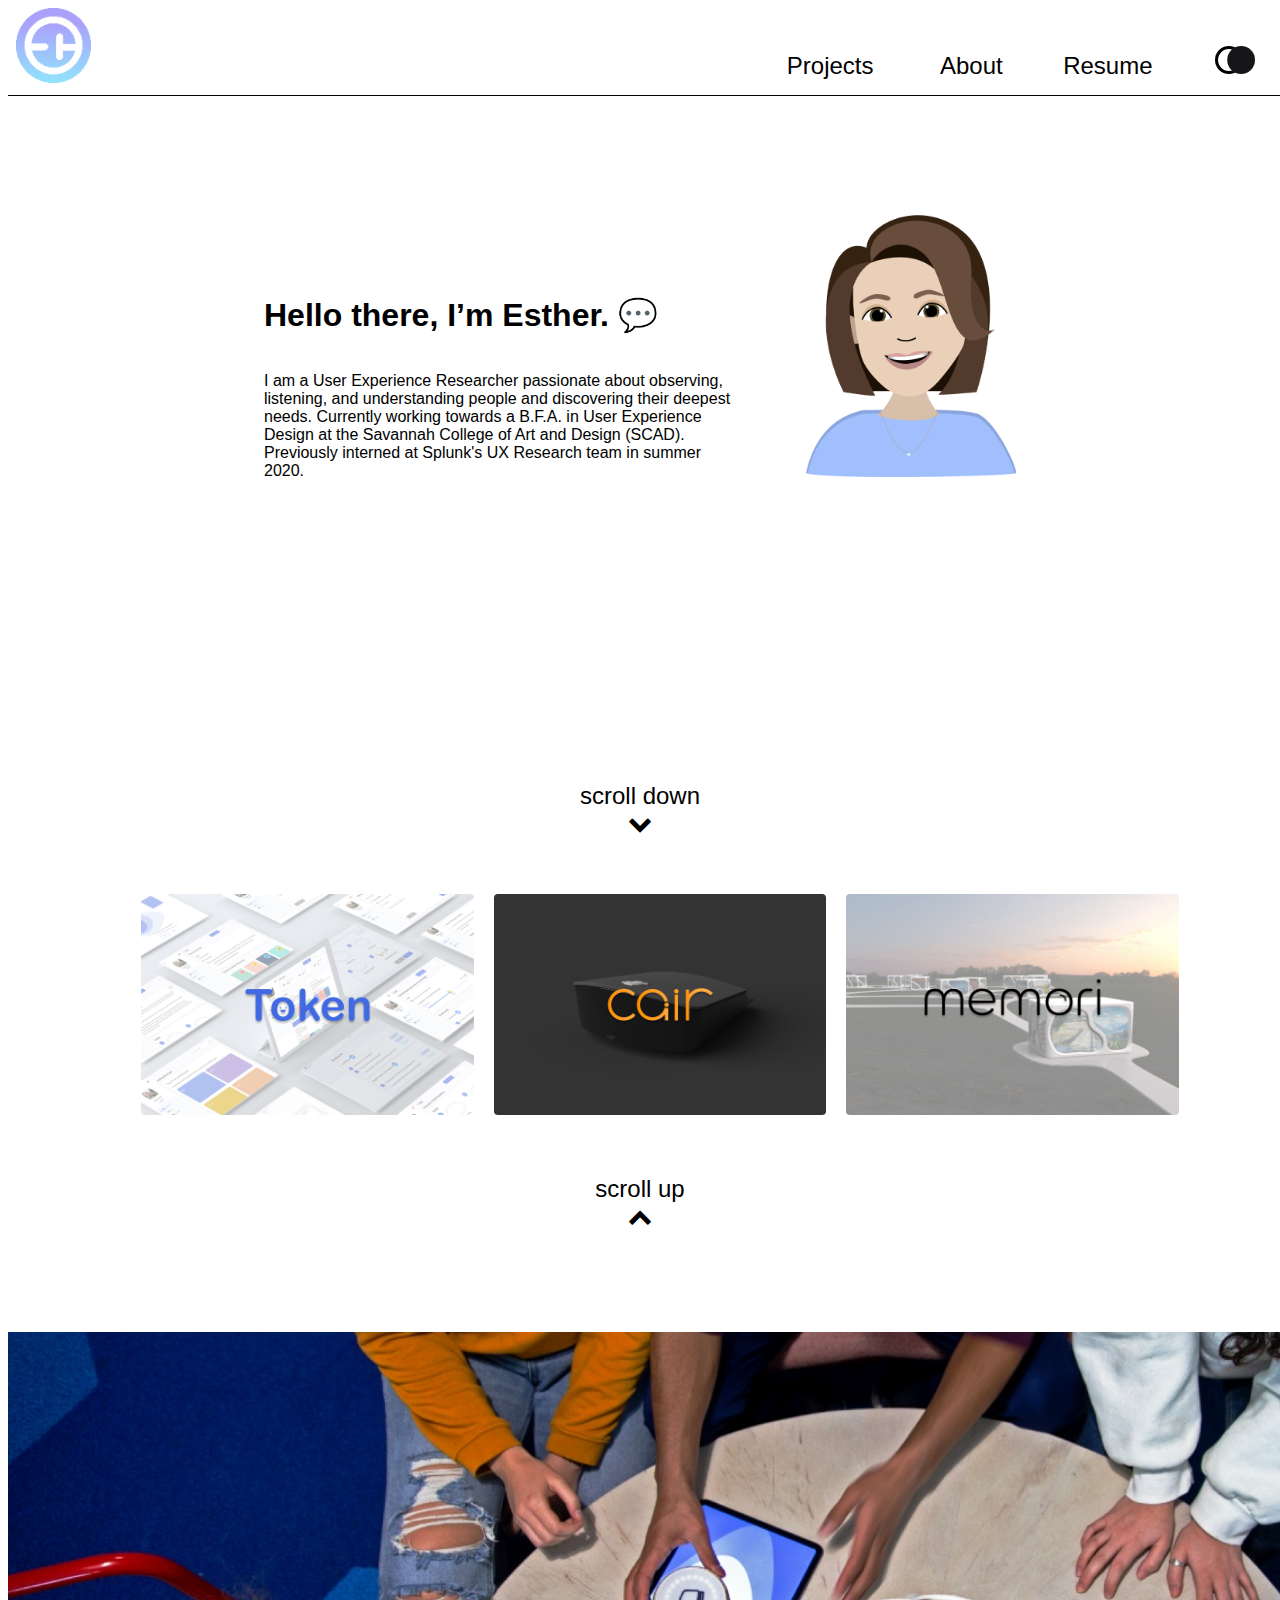
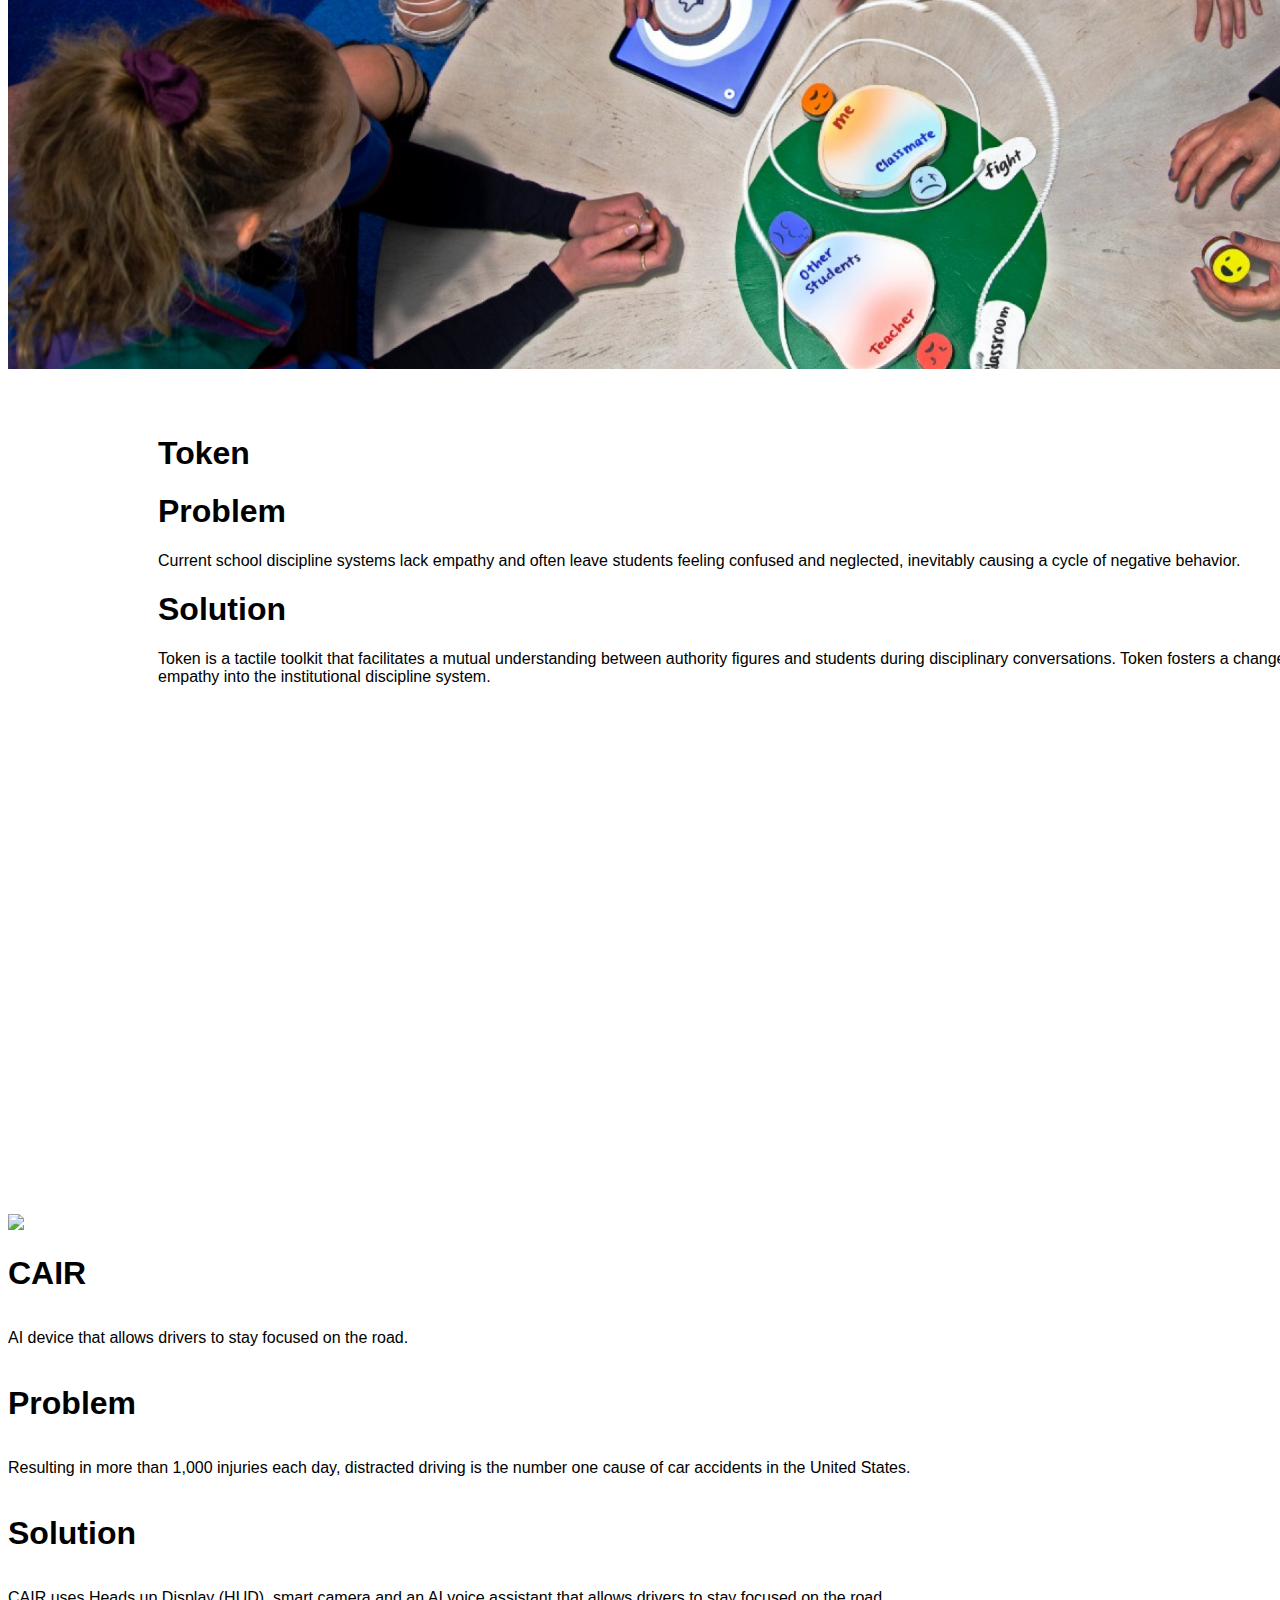
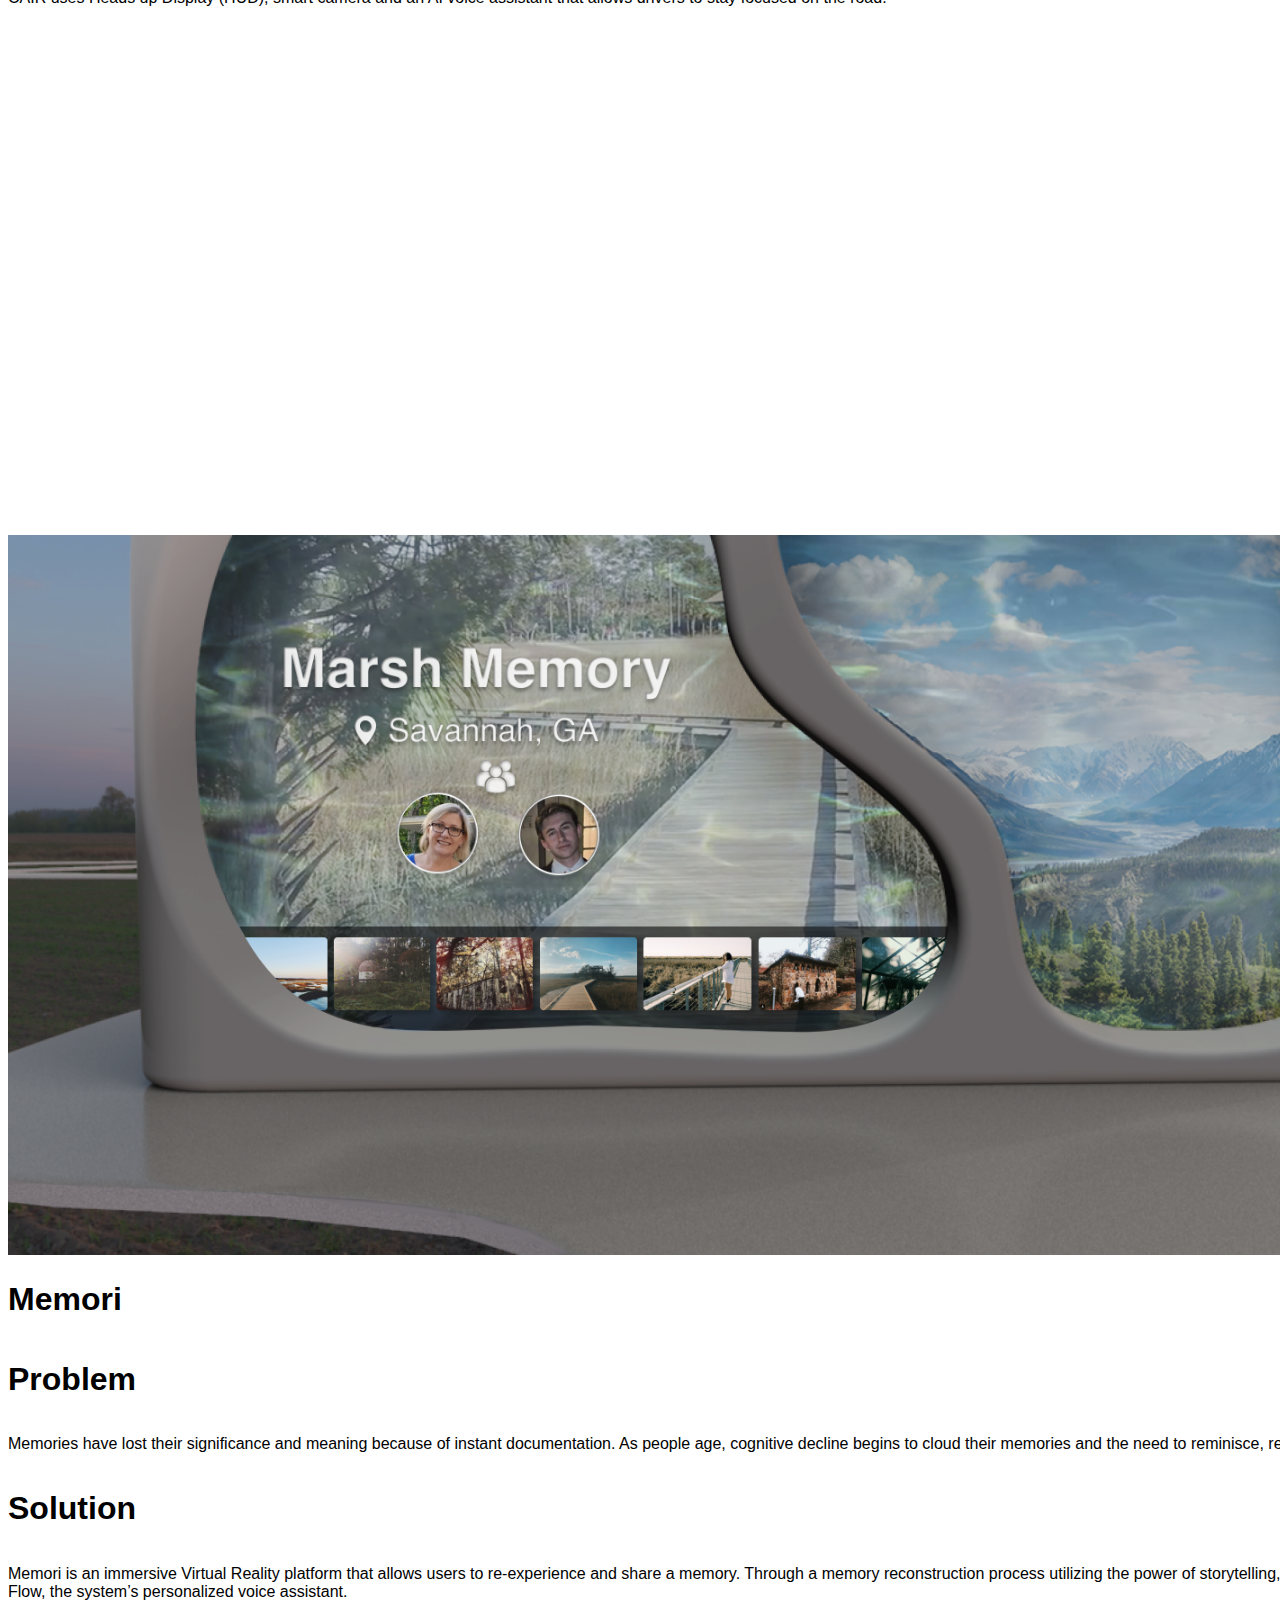
==== index.html @ d80f767a "adding website" ====
<!doctype html>
<!-- Basic page set up. source: https://www.sitepoint.com/a-basic-html5-template/ -->

<html lang="en">
<head>
	<meta charset="utf-8">

	<title>estherholliday</title>
	<meta name="description" content="esther holliday portfolio">
	<meta name="author" content="esther holliday">

	<link rel="stylesheet" href="css/styles.css">
	<link rel="stylesheet" href="https://maxcdn.bootstrapcdn.com/font-awesome/4.4.0/css/font-awesome.min.css">

</head>

<body>
	<script src="javascript/script.js"></script>
	<div id="nav-bar">
		<div class="header">
			<div class="logo-home">
				<!-- A tags. source https://www.w3schools.com/tags/tag_a.asp -->
				<a href="index.html">
				<img src="assets/logo.png">
				</a>
			</div>
			<ul>
				<li><button onclick="toggleComponents('home')">Projects</button></li>
				<li><button onclick="toggleComponents('about')">About</button></li>
				<li><a href="https://drive.google.com/file/d/1ywEw8umWshuRPImv5VRsuVC8onmp8QA8/view?usp=sharing">Resume</a></li>

				<li>
					<!-- Dark/Light mode toggle button 
					CHANGE IMAGE. source: https://www.w3schools.com/js/tryit.asp?filename=tryjs_intro_lightbulb -->
					<div class="DarkModeSelector">
						<a onclick="colorToggle()" class="toggle">
							<img id="toggle-image" src="[data-uri]"></a>
						</div>
					</li>
				</ul>
			</div>
	</div>

	<div class="nav-adjust" id="home-component">
		<div class="intro-home">  	
			<div class="intro">
				<h1>Hello there, I’m Esther. 💬</h1>
				<p>I am a User Experience Researcher passionate about observing, listening, and understanding people and discovering their deepest needs. 
					Currently working towards a B.F.A. in User Experience Design at the Savannah College of Art and Design (SCAD). 
					Previously interned at Splunk's UX Research team in summer 2020.
				</p>
			</div>
			<div class="emoticon-intro"> 
				<img src="assets/emoticon.png">
			</div>
		</div>
		
		<div class="home-button">
			<button class="scroll-button" onclick="arrowDown()">
				scroll down
				<div>
				<i class="fa fa-chevron-down"></i>
				</div>
			</button>

		</div>


		<div class="projects">
			<!-- Portfolio Gallery Grid -->

			<div class="gallery">
				<div class="thumbnail"> 
					<a href="#token">
						<img src="assets/token.png" alt="token">
					</a>

				</div>
				<div class="thumbnail">
					<a href="#cair"> 
						<img src="assets/cair.png" alt="cair"> 
					</a>
				</div>
				<div class="thumbnail">
					<a href="#memori"> 
						<img src="assets/memori.png" alt="memori">
					</a>
				</div>

			</div>


		</div>

		<div class="home-button">
			<button class="scroll-button" onclick="arrowUp()">
				scroll up
				<div>
				<i class="fa fa-chevron-up"></i>
				</div>
			</button>

		</div>
		<!--SCROLL TO SPECIFIC PROJECT source: https://stackoverflow.com/questions/24739126/scroll-to-a-specific-element-using-html -->
		<div class="project-description" id="token">
			<div>
				<img src="assets/token-banner.png">
			</div>
			<div class="project-text">
			<h1>
				Token
			</h1>
			<h1>
				Problem
			</h1>
			<p>
				Current school discipline systems lack empathy and often leave students feeling confused and neglected, inevitably causing a cycle of negative behavior.  
			</p>
			<h1>
				Solution
			</h1>
			<p>
				Token is a tactile toolkit that facilitates a mutual
				understanding between authority figures and
				students during disciplinary conversations. Token
				fosters a change in students’ behavior and
				implements empathy into the institutional discipline
				system.
			</p>
			</div>
		</div>

		<div class="project-description" id="cair">
			<div>
				<img src="assets/cair-banner.png">
			</div>
			<h1>
				CAIR
			</h1>
			<p>
				AI device that allows drivers to stay focused on the road.
			</p>
			<h1>
				Problem
			</h1>
			<p>
				Resulting in more than 1,000 injuries each day, distracted driving is the number one cause of car accidents in the United States.
			</p>
			<h1>
				Solution
			</h1>
			<p>
				CAIR uses Heads up Display (HUD), smart camera and an AI voice assistant that allows drivers to stay focused on the road.
			</p>
			
		</div>

		<div class="project-description" id="memori">
			<div>
				<img src="assets/memori-banner.png">
			</div>
			<h1>
				Memori
			</h1>
			<h1>
				Problem
			</h1>
			<p>
				Memories have lost their significance and meaning because of instant documentation.  As people age, cognitive decline begins to cloud their memories and the need to reminisce, relive, and share their memories with friends and family increase. 
			</p>
			<h1>
				Solution
			</h1>
			<p>
				Memori is an immersive Virtual Reality platform that allows users to re-experience and share a memory.  Through a memory reconstruction process utilizing the power of storytelling, memories are recalled through conversation and sensory cues led by Flow, the system’s personalized voice assistant. 
			</p>
		</div>

	

	<div class="nav-adjust" id="about-component"> 
		<div class="about-pic"> 
			<img src="assets/aboutPic.png">
		</div>
		<div class="about-content">
			<h1>Researcher, designer, and growing with experience.</h1>
			<p>Hello! I’m a researcher, designer, and professional cellist. I was raised in Fairbanks Alaska and Hinesville, Georgia and after graduating with a bachelor’s in music performance in 2016, I embarked on my journey as a UX Researcher. I’m in my fnal year at SCAD (Savannah College of Art and Design), obtaining a B.F.A. in User Experience Design. 

				Being half Korean, raised in a military family, and part of a lower-income community has shaped the way I view the world. Throughout my life, I’ve always observed, analyzed and empathized with people’s emotions. And as a classical cellist, I have been given the gift to share human emotion through music. During my last year in music school, I realized I wanted to do more than share from the stage. As a researcher, my goal is to understand the needs of others to create solutions that improve human interaction. 

				Thank you for coming here and listening to my story!

			</p>
		</div>

	</div>

	<div> 


		<div class="learn-more">


		</div>


		<div class="home-button">


		</div>

	</body>
	</html>
---- css/styles.css ----
html {
	scroll-behavior: smooth; /*scrolling is smooth instead of jolting*/
}

body {
	background-color: white;

}


/*MENU BUTTONS*/

/*source: https://www.w3schools.com/css/css3_buttons.asp*/
button { 
  background: none; 
  display: inline-block;
  font-family: Avenir, sans-serif;
  font-size: 24px;
  border: none;
  color: black;
}

/*style clicked buttons. source: https://stackoverflow.com/questions/44263892/how-to-style-a-clicked-button-in-css/44264124*/
button:hover {
  color: purple;
}

button:focus { /*after clicked it makes it bold*/
  border: none;
  outline: none;
  font-weight: 700;
}

ul {
  list-style-type: none;
  margin: 0;
  padding: 0;
}

/*Horizontal Navigation Bar source: https://www.w3schools.com/css/css_navbar_horizontal.asp*/
li { 
  padding: 14px 25px;
  display: inline-block;
  font-family: Avenir, sans-serif;
  background: none;
  border: none;
  font-size: 24px;
}

/*CSS links source: https://www.w3schools.com/css/css_link.asp*/
a {
  color: black;
  text-decoration: none;
}

a:hover { /* color change for mouse over link */
  color: purple;
}


/*HEADER (NAVIGATION) BAR*/
.nav-adjust {
	margin-top: 175px; 
}

#nav-bar {
	position: fixed;
	z-index: 999;
	background-color: white;
	top: 0;
	width: 100%;
	border-bottom: 1px solid black;

}
/*even distribution of elements using flex a css trick source: https://css-tricks.com/snippets/css/a-guide-to-flexbox/*/
.header {	
 	font-family: Avenir, sans-serif;
 	display: flex;
 	flex-direction: row;
 	justify-content: space-between;
 	align-items: flex-end;

 }

.menu-projects {
 	background-color: none; 
  	border: none;
  	color: white;
 }

/*responsive images source:https://www.w3schools.com/css/css_rwd_images.asp*/
.logo-home { /*logo*/
 	width: 75px;
 	height: auto;
 	padding: 8px 8px;
 }

/*LIGHT TO DARK MODE BUTTON*/

.DarkModeSelector a { /*dark to light mode button */
    display: flex;
    width: 40px;
    cursor: pointer;
    padding: 4px 8px;
    
 }

img { /*toggle button*/
  width: 100%;
  height: auto;
}

/*SCROLL DOWN AND UP BUTTON*/

.home-button { 
 	display: flex;
 	justify-content: center;
 	width: 100%;

 }

.scroll-button:focus { /*overrides the previous focus and retains it at 400*/
 	font-weight: 400;
 	
 }

/*INTRO PAGE */

.intro-home {
	display: flex;
	flex-direction: row;
}

.intro {
 	display: flex;
 	flex-direction: column;
 	font-family: Avenir, sans-serif;
 	padding-left: 20vw;
 	padding-right: 5vw;
 	padding-top: 100px;
 	padding-bottom: 20px

 }

.emoticon-intro {
 	width: 1000px;
	height: auto;
 	padding-right: 20vw;
 	padding-bottom: 300px;
 	padding-top: 40px;
	
 }

/*ABOUT PAGE*/

#about-component {
	display: none;
	flex-direction: row;
}

.about-content {
	/*border: 1px solid black;
	height: 350px;*/
	/*used the above to initally block out where elements are placed*/
	font-family: Avenir, sans-serif;
 	display: flex;
 	flex-direction: column;
 	display: justify;
 	justify-content: center;

 	padding-left: 5vw;
 	padding-right: 20vw;
 	padding-top: 10px;
 	padding-bottom: 175px;
}

.about-pic {
	width: 2000px;
	height: auto;
	padding-left: 10vw;
 	padding-bottom: 10vw;
 	padding-top: 100px;

}

/*PROJECTS GRID*/

.projects {
	padding-right: 10vw;
	padding-left: 10vw;
	padding-top: 50px;
	padding-bottom: 50px;
}

.gallery {
	display: grid;
	grid-template-columns: 33% 33% 33%;
	column-gap: 20px;
	row-gap: 20px; 
	width: 100%;
}
/*Calls out a part of the class.*/
/*source: https://www.w3schools.com/css/css_combinators.asp*/
div.gallery {
  padding: 5px; 
  width: 100%;
}

.thumbnail:hover { /* Add a hover effect (blue shadow) */
  box-shadow: 0 0 2px 1px rgba(0, 140, 186, 0.5);
}

.thumbnail > a img{
  border-radius: 4px;  /* Rounded border */
}


/*INDIVIDUAL PROJECTS: TOKEN, CAIR, MEMORI*/

.project-description {
	width: 100%;
	height: 700px;
	
	font-family: Avenir, sans-serif;
 	display: flex;
 	flex-direction: column;
 	display: justify;
 	justify-content: center;
 	
}
.project-text {
	padding-top: 40px;
	padding-left: 150px;
	padding-right: 200px;

}

#token {
	padding-top: 100px;
	width: 1800px;
	height: auto;
 	padding-bottom: 40vw;

}

#cair {
	width: 1800px;
	height: auto;
 	padding-bottom: 40vw;
}

#memori {
	width: 1800px;
	height: auto;
 	padding-bottom: 40vw;
}
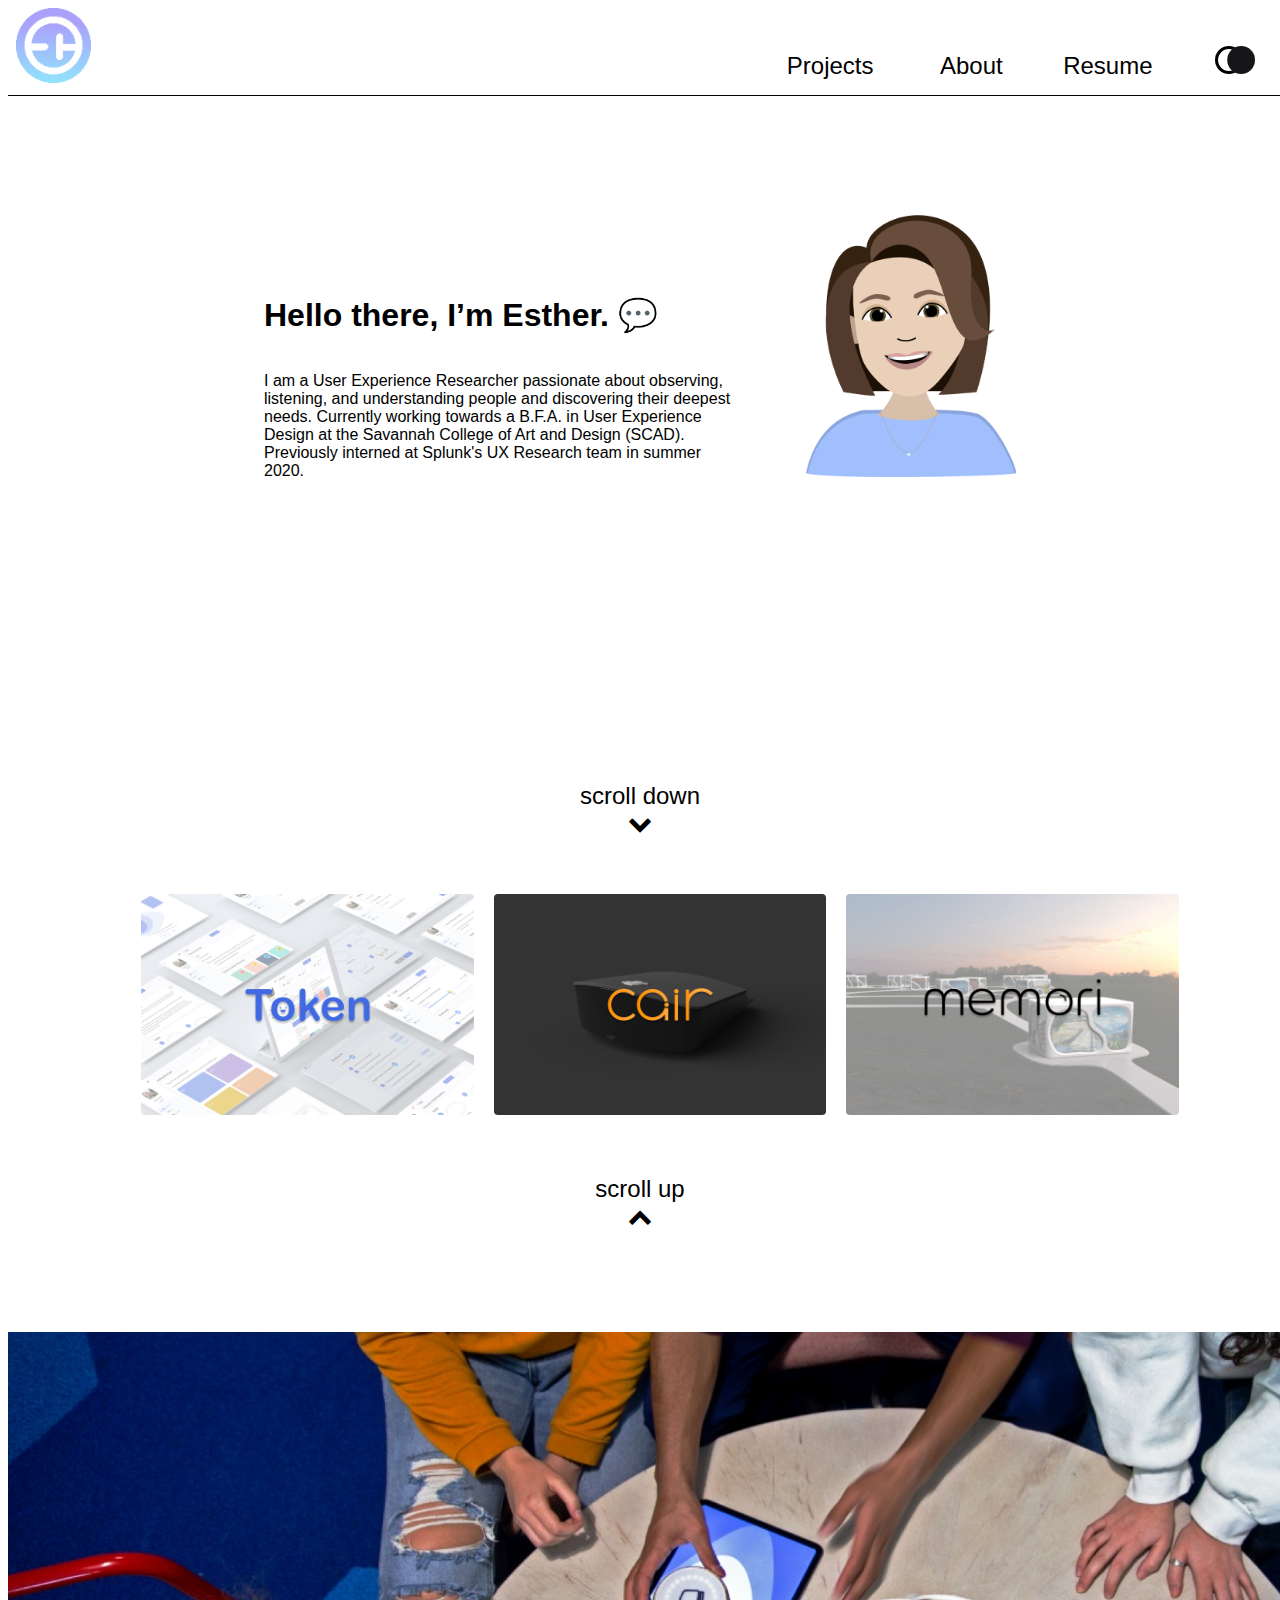
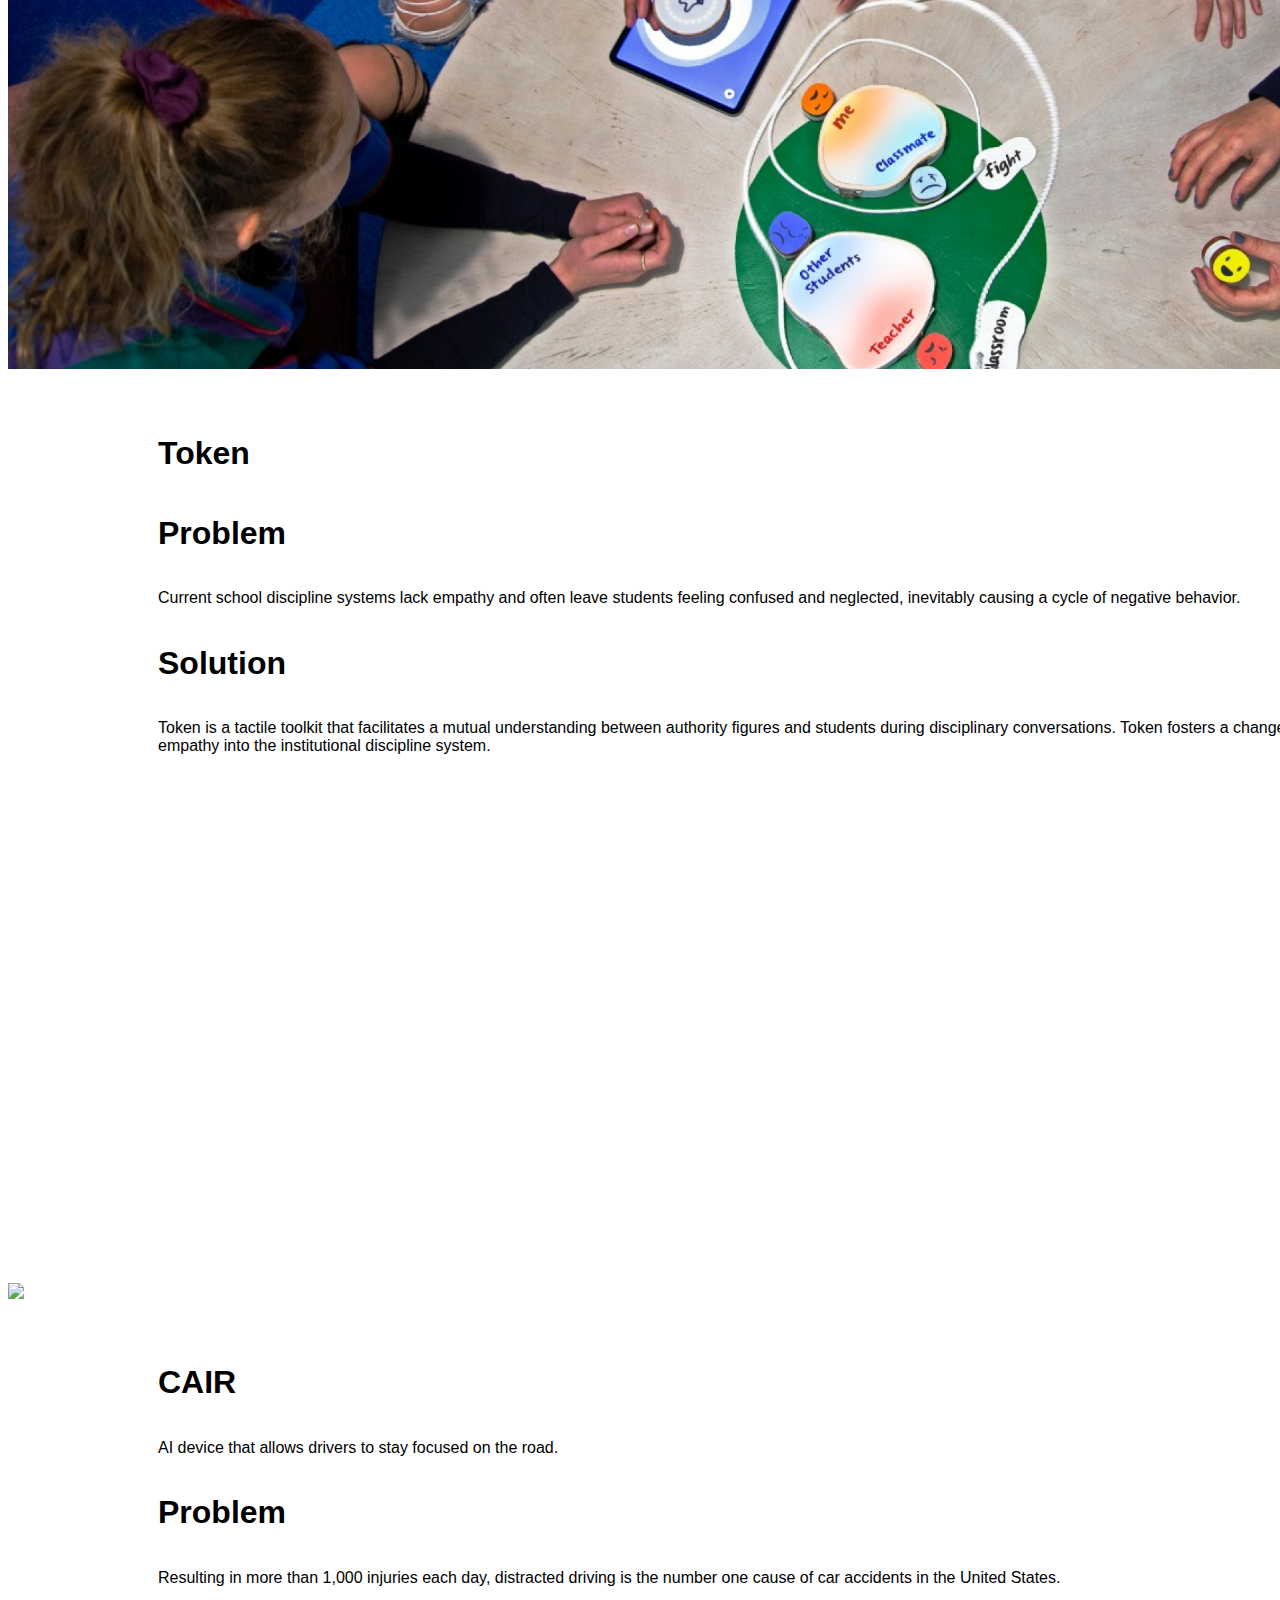
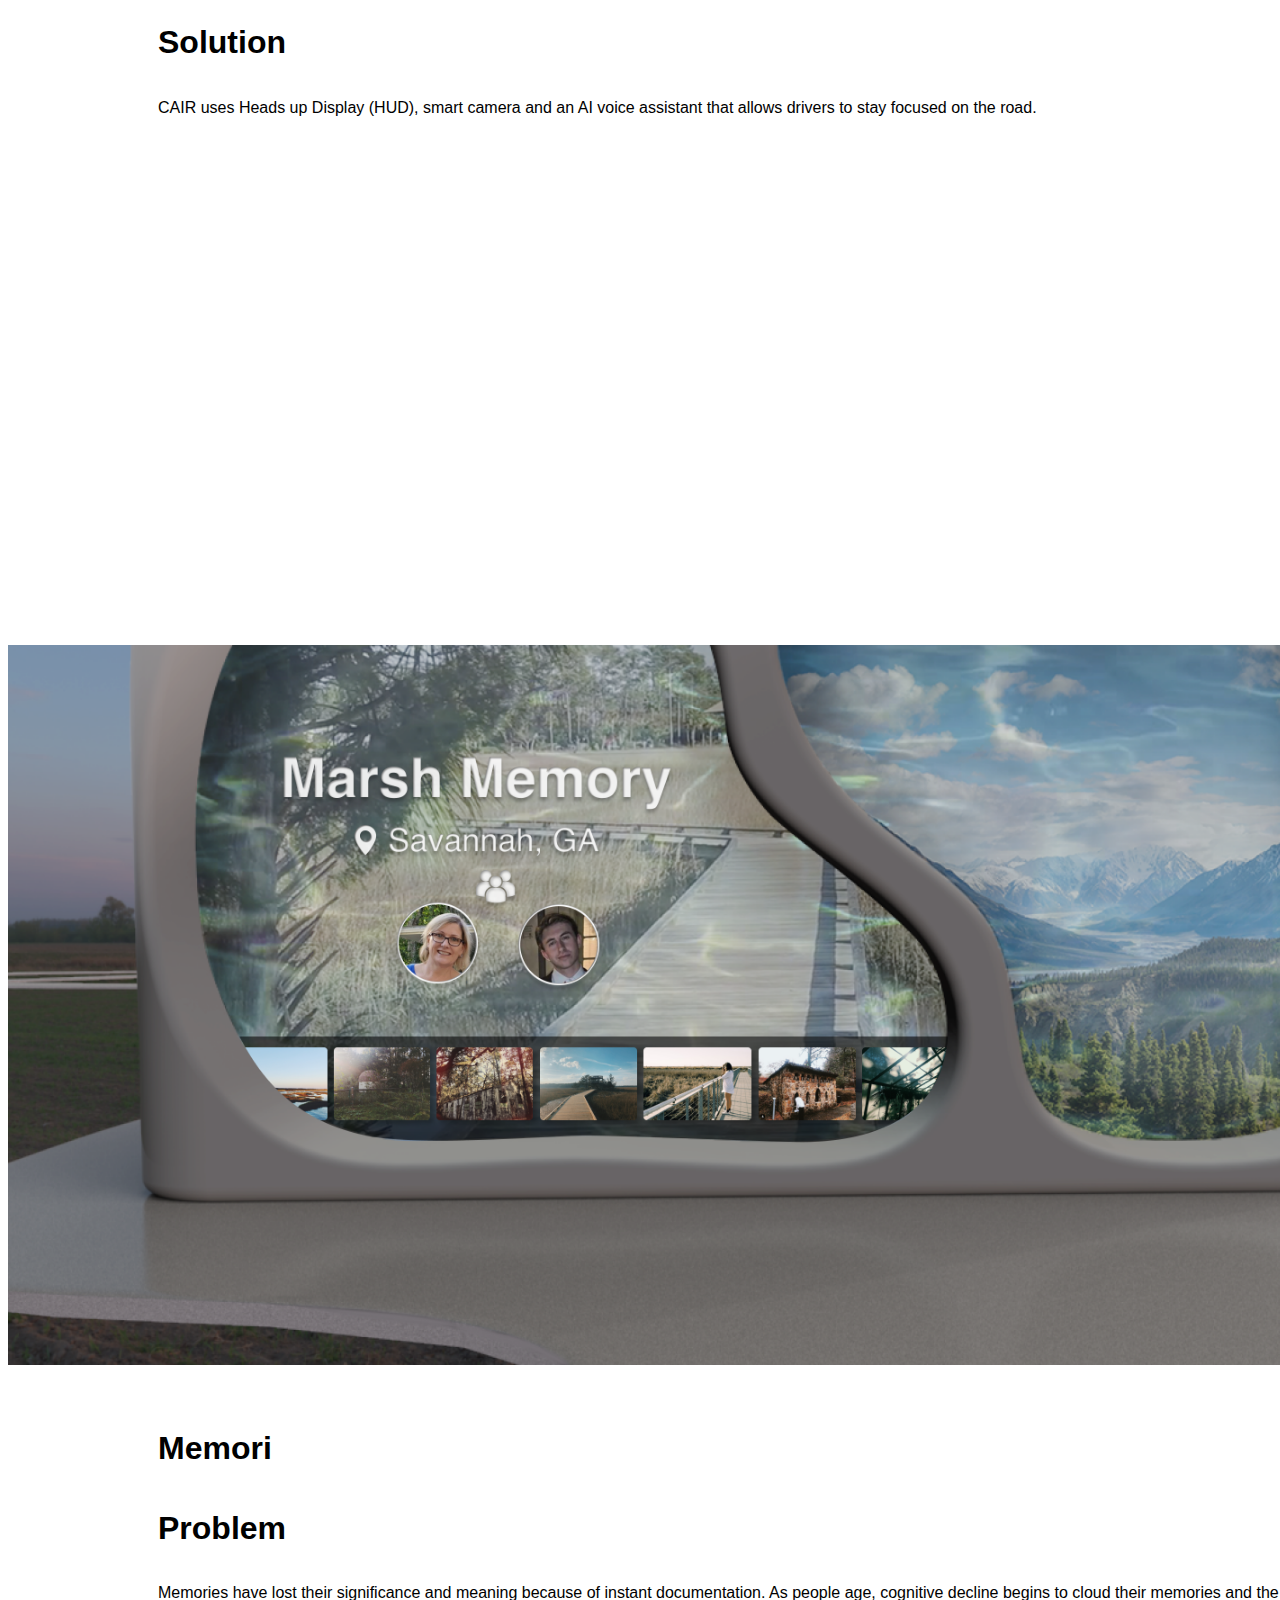
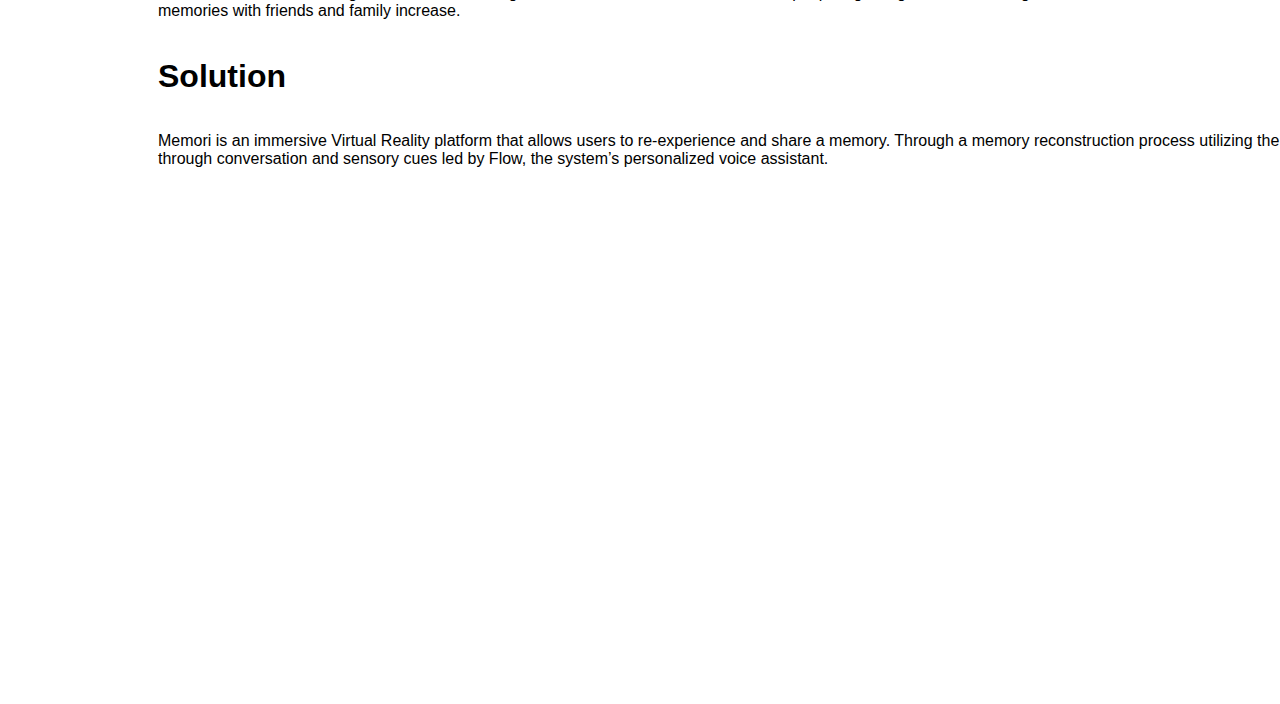
==== commit 6ef226a4: "paraphgra" ====
--- a/index.html
+++ b/index.html
@@ -134,6 +134,7 @@
 			<div>
 				<img src="assets/cair-banner.png">
 			</div>
+			<div class="project-text"> 
 			<h1>
 				CAIR
 			</h1>
@@ -152,13 +153,14 @@
 			<p>
 				CAIR uses Heads up Display (HUD), smart camera and an AI voice assistant that allows drivers to stay focused on the road.
 			</p>
-			
+			</div>
 		</div>
 
 		<div class="project-description" id="memori">
 			<div>
 				<img src="assets/memori-banner.png">
 			</div>
+			<div class="project-text">
 			<h1>
 				Memori
 			</h1>
@@ -174,9 +176,10 @@
 			<p>
 				Memori is an immersive Virtual Reality platform that allows users to re-experience and share a memory.  Through a memory reconstruction process utilizing the power of storytelling, memories are recalled through conversation and sensory cues led by Flow, the system’s personalized voice assistant. 
 			</p>
-		</div>
-
-	
+			</div>
+		</div>
+
+	</div>
 
 	<div class="nav-adjust" id="about-component"> 
 		<div class="about-pic"> 
@@ -195,19 +198,18 @@
 
 	</div>
 
-	<div> 
-
-
-		<div class="learn-more">
-
-
-		</div>
-
-
-		<div class="home-button">
-
-
-		</div>
-
-	</body>
-	</html>
+
+
+	<div class="learn-more">
+
+
+	</div>
+
+
+	<div class="home-button">
+
+
+	</div>
+
+</body>
+</html>
--- a/css/styles.css
+++ b/css/styles.css
@@ -232,6 +232,8 @@
 	padding-top: 40px;
 	padding-left: 150px;
 	padding-right: 200px;
+	display: flex;
+ 	flex-direction: column;
 
 }
 
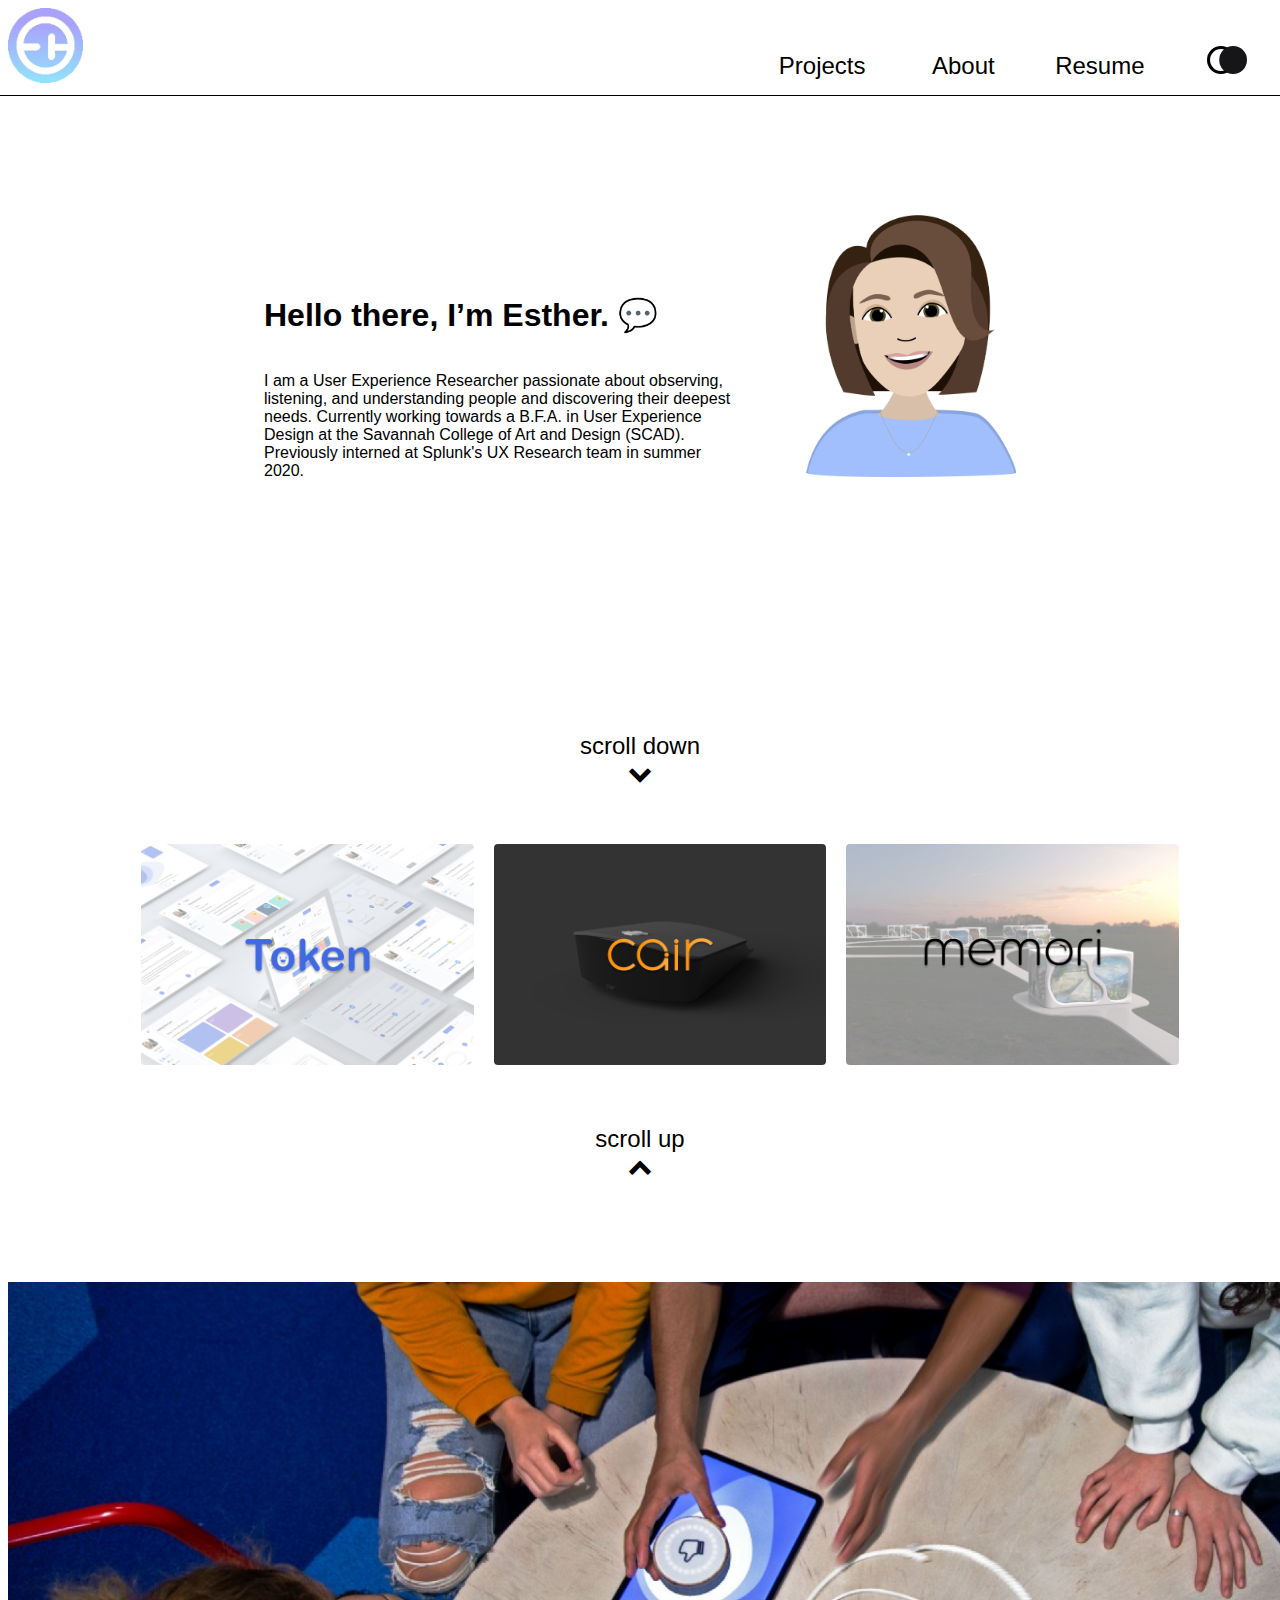
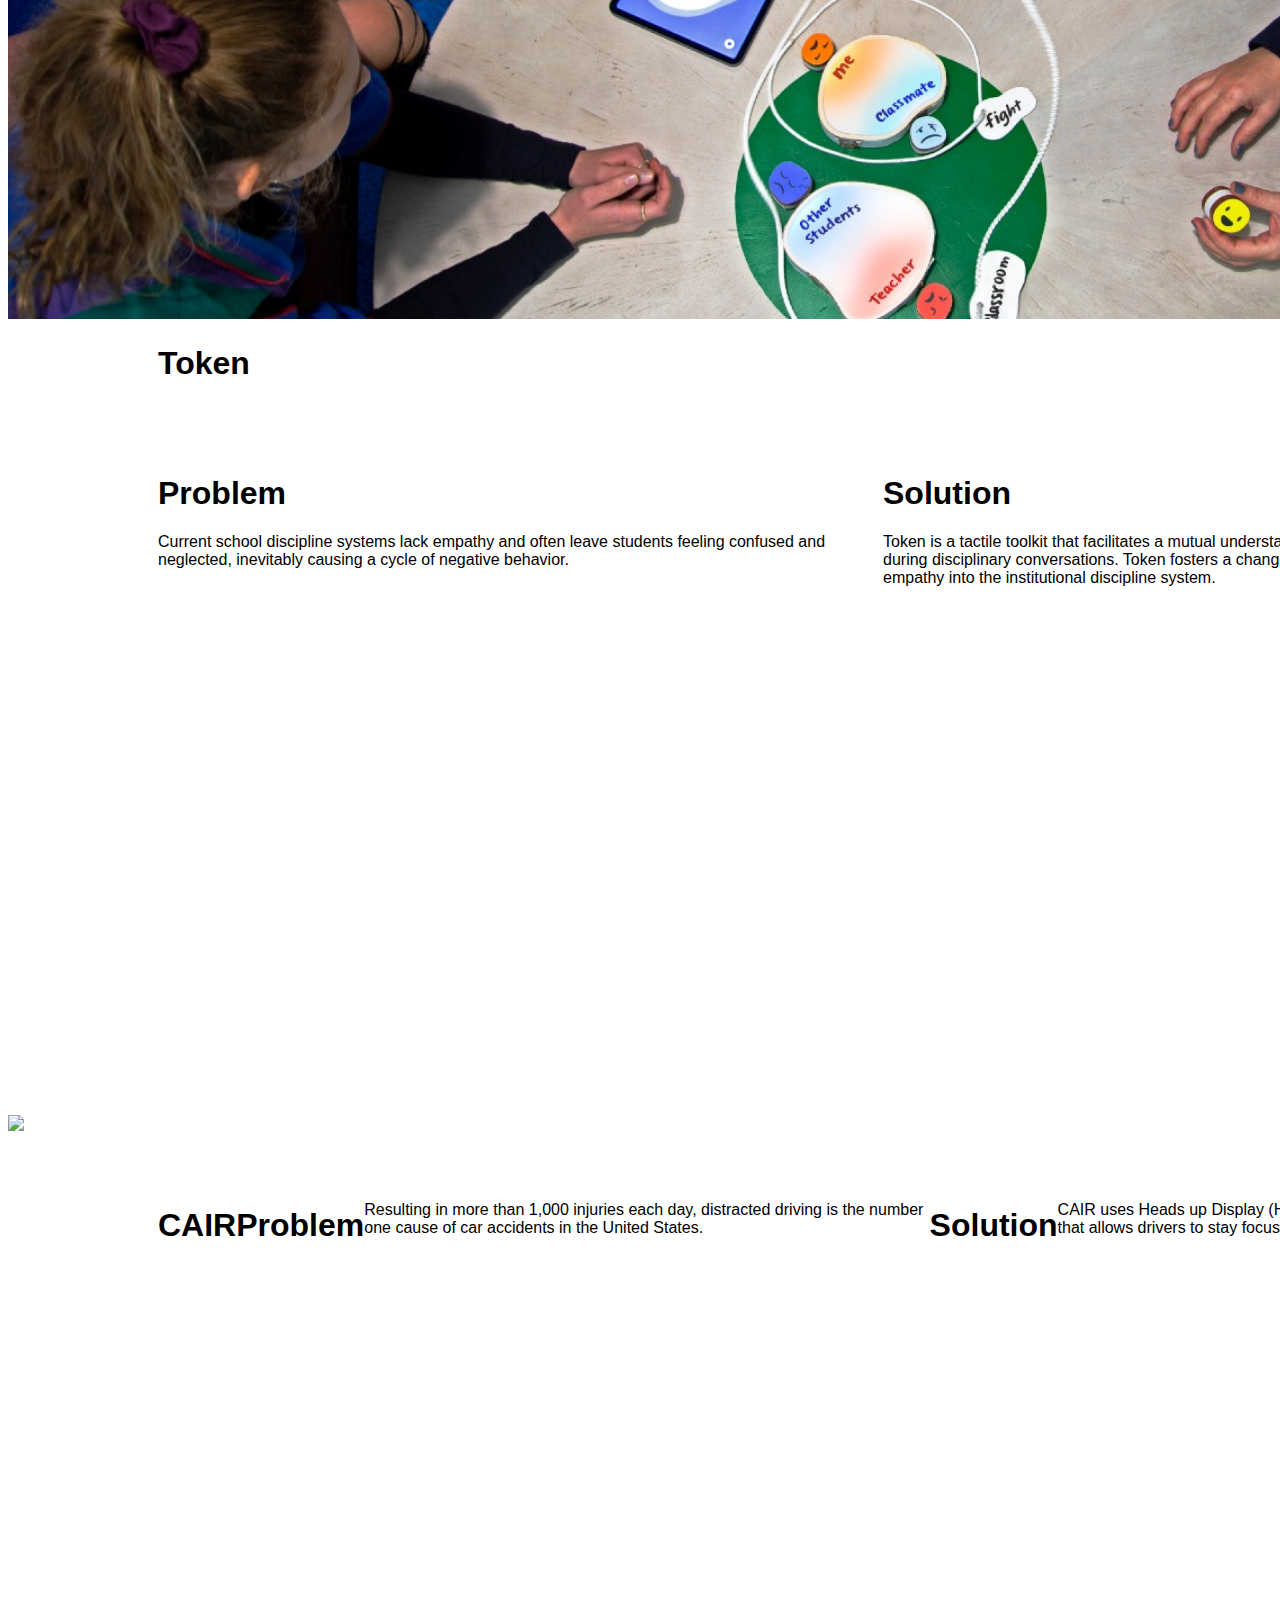
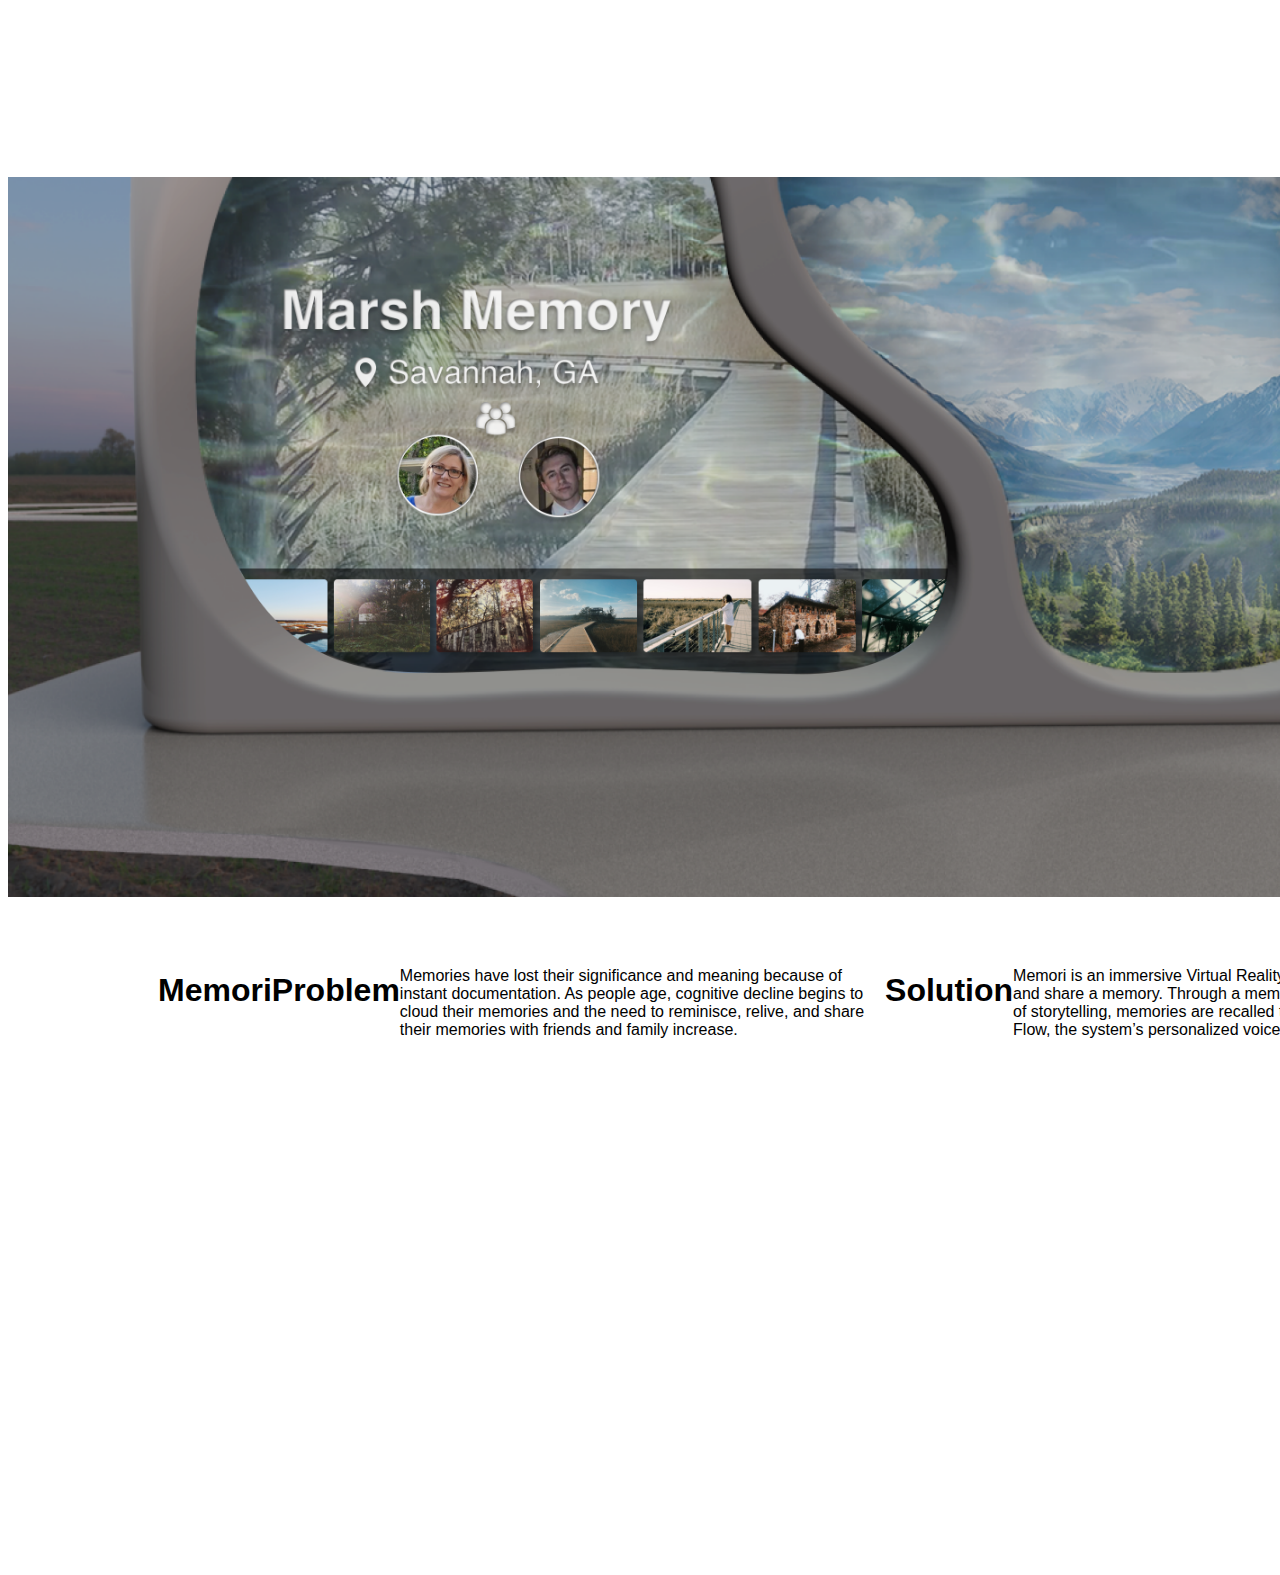
==== commit 31eae3bb: "update" ====
--- a/index.html
+++ b/index.html
@@ -21,7 +21,7 @@
 			<div class="logo-home">
 				<!-- A tags. source https://www.w3schools.com/tags/tag_a.asp -->
 				<a href="index.html">
-				<img src="assets/logo.png">
+					<img src="assets/logo.png">
 				</a>
 			</div>
 			<ul>
@@ -31,185 +31,189 @@
 
 				<li>
 					<!-- Dark/Light mode toggle button 
-					CHANGE IMAGE. source: https://www.w3schools.com/js/tryit.asp?filename=tryjs_intro_lightbulb -->
-					<div class="DarkModeSelector">
-						<a onclick="colorToggle()" class="toggle">
-							<img id="toggle-image" src="[data-uri]"></a>
-						</div>
-					</li>
-				</ul>
-			</div>
-	</div>
-
-	<div class="nav-adjust" id="home-component">
-		<div class="intro-home">  	
-			<div class="intro">
-				<h1>Hello there, I’m Esther. 💬</h1>
-				<p>I am a User Experience Researcher passionate about observing, listening, and understanding people and discovering their deepest needs. 
-					Currently working towards a B.F.A. in User Experience Design at the Savannah College of Art and Design (SCAD). 
-					Previously interned at Splunk's UX Research team in summer 2020.
-				</p>
-			</div>
-			<div class="emoticon-intro"> 
-				<img src="assets/emoticon.png">
-			</div>
-		</div>
-		
-		<div class="home-button">
-			<button class="scroll-button" onclick="arrowDown()">
-				scroll down
-				<div>
-				<i class="fa fa-chevron-down"></i>
-				</div>
-			</button>
-
-		</div>
-
-
-		<div class="projects">
-			<!-- Portfolio Gallery Grid -->
-
-			<div class="gallery">
-				<div class="thumbnail"> 
-					<a href="#token">
-						<img src="assets/token.png" alt="token">
-					</a>
-
-				</div>
-				<div class="thumbnail">
-					<a href="#cair"> 
-						<img src="assets/cair.png" alt="cair"> 
-					</a>
-				</div>
-				<div class="thumbnail">
-					<a href="#memori"> 
-						<img src="assets/memori.png" alt="memori">
-					</a>
-				</div>
-
-			</div>
-
-
-		</div>
-
-		<div class="home-button">
-			<button class="scroll-button" onclick="arrowUp()">
-				scroll up
-				<div>
-				<i class="fa fa-chevron-up"></i>
-				</div>
-			</button>
-
-		</div>
-		<!--SCROLL TO SPECIFIC PROJECT source: https://stackoverflow.com/questions/24739126/scroll-to-a-specific-element-using-html -->
-		<div class="project-description" id="token">
-			<div>
-				<img src="assets/token-banner.png">
-			</div>
-			<div class="project-text">
-			<h1>
-				Token
-			</h1>
-			<h1>
-				Problem
-			</h1>
-			<p>
-				Current school discipline systems lack empathy and often leave students feeling confused and neglected, inevitably causing a cycle of negative behavior.  
-			</p>
-			<h1>
-				Solution
-			</h1>
-			<p>
-				Token is a tactile toolkit that facilitates a mutual
-				understanding between authority figures and
-				students during disciplinary conversations. Token
-				fosters a change in students’ behavior and
-				implements empathy into the institutional discipline
-				system.
-			</p>
-			</div>
-		</div>
-
-		<div class="project-description" id="cair">
-			<div>
-				<img src="assets/cair-banner.png">
-			</div>
-			<div class="project-text"> 
-			<h1>
-				CAIR
-			</h1>
-			<p>
-				AI device that allows drivers to stay focused on the road.
-			</p>
-			<h1>
-				Problem
-			</h1>
-			<p>
-				Resulting in more than 1,000 injuries each day, distracted driving is the number one cause of car accidents in the United States.
-			</p>
-			<h1>
-				Solution
-			</h1>
-			<p>
-				CAIR uses Heads up Display (HUD), smart camera and an AI voice assistant that allows drivers to stay focused on the road.
-			</p>
-			</div>
-		</div>
-
-		<div class="project-description" id="memori">
-			<div>
-				<img src="assets/memori-banner.png">
-			</div>
-			<div class="project-text">
-			<h1>
-				Memori
-			</h1>
-			<h1>
-				Problem
-			</h1>
-			<p>
-				Memories have lost their significance and meaning because of instant documentation.  As people age, cognitive decline begins to cloud their memories and the need to reminisce, relive, and share their memories with friends and family increase. 
-			</p>
-			<h1>
-				Solution
-			</h1>
-			<p>
-				Memori is an immersive Virtual Reality platform that allows users to re-experience and share a memory.  Through a memory reconstruction process utilizing the power of storytelling, memories are recalled through conversation and sensory cues led by Flow, the system’s personalized voice assistant. 
-			</p>
-			</div>
-		</div>
-
-	</div>
-
-	<div class="nav-adjust" id="about-component"> 
-		<div class="about-pic"> 
-			<img src="assets/aboutPic.png">
-		</div>
-		<div class="about-content">
-			<h1>Researcher, designer, and growing with experience.</h1>
-			<p>Hello! I’m a researcher, designer, and professional cellist. I was raised in Fairbanks Alaska and Hinesville, Georgia and after graduating with a bachelor’s in music performance in 2016, I embarked on my journey as a UX Researcher. I’m in my fnal year at SCAD (Savannah College of Art and Design), obtaining a B.F.A. in User Experience Design. 
-
-				Being half Korean, raised in a military family, and part of a lower-income community has shaped the way I view the world. Throughout my life, I’ve always observed, analyzed and empathized with people’s emotions. And as a classical cellist, I have been given the gift to share human emotion through music. During my last year in music school, I realized I wanted to do more than share from the stage. As a researcher, my goal is to understand the needs of others to create solutions that improve human interaction. 
-
-				Thank you for coming here and listening to my story!
-
-			</p>
-		</div>
-
-	</div>
-
-
-
-	<div class="learn-more">
-
-
-	</div>
-
-
-	<div class="home-button">
-
-
-	</div>
-
-</body>
-</html>
+						CHANGE IMAGE. source: https://www.w3schools.com/js/tryit.asp?filename=tryjs_intro_lightbulb -->
+						<div class="DarkModeSelector">
+							<a onclick="colorToggle()" class="toggle">
+								<img id="toggle-image" src="[data-uri]"></a>
+							</div>
+						</li>
+					</ul>
+				</div>
+			</div>
+
+			<div class="nav-adjust" id="home-component">
+				<div class="intro-home">  	
+					<div class="intro">
+						<h1>Hello there, I’m Esther. 💬</h1>
+						<p>I am a User Experience Researcher passionate about observing, listening, and understanding people and discovering their deepest needs. 
+							Currently working towards a B.F.A. in User Experience Design at the Savannah College of Art and Design (SCAD). 
+							Previously interned at Splunk's UX Research team in summer 2020.
+						</p>
+					</div>
+					<div class="emoticon-intro"> 
+						<img src="assets/emoticon.png">
+					</div>
+				</div>
+
+				<div class="home-button">
+					<button class="scroll-button" onclick="arrowDown()">
+						scroll down
+						<div>
+							<i class="fa fa-chevron-down"></i>
+						</div>
+					</button>
+
+				</div>
+
+
+				<div class="projects">
+					<!-- Portfolio Gallery Grid -->
+
+					<div class="gallery">
+						<div class="thumbnail"> 
+							<a href="#token">
+								<img src="assets/token.png" alt="token">
+							</a>
+
+						</div>
+						<div class="thumbnail">
+							<a href="#cair"> 
+								<img src="assets/cair.png" alt="cair"> 
+							</a>
+						</div>
+						<div class="thumbnail">
+							<a href="#memori"> 
+								<img src="assets/memori.png" alt="memori">
+							</a>
+						</div>
+
+					</div>
+
+
+				</div>
+
+				<div class="home-button">
+					<button class="scroll-button" onclick="arrowUp()">
+						scroll up
+						<div>
+							<i class="fa fa-chevron-up"></i>
+						</div>
+					</button>
+
+				</div>
+				<!--SCROLL TO SPECIFIC PROJECT source: https://stackoverflow.com/questions/24739126/scroll-to-a-specific-element-using-html -->
+				<div class="project-description" id="token">
+					<div>
+						<img src="assets/token-banner.png">
+					</div>
+
+					<div class="token-title"> 
+						<h1>
+							Token
+						</h1>
+					</div>
+					<div class="project-text">
+						<div class="paragraph-space">
+							<h1>
+								Problem
+							</h1>
+							<p>
+								Current school discipline systems lack empathy and often leave students feeling confused and neglected, inevitably causing a cycle of negative behavior.  
+							</p>
+						</div>
+						<div class="paragraph-space">
+							<h1>
+								Solution
+							</h1>
+							<p>
+								Token is a tactile toolkit that facilitates a mutual
+								understanding between authority figures and
+								students during disciplinary conversations. Token
+								fosters a change in students’ behavior and
+								implements empathy into the institutional discipline
+								system.
+							</p>
+						</div>
+					</div>
+				</div>
+
+				<div class="project-description" id="cair">
+					<div>
+						<img src="assets/cair-banner.png">
+					</div>
+					<div class="project-text"> 
+						<h1>
+							CAIR
+						</h1>
+						<h1>
+							Problem
+						</h1>
+						<p>
+							Resulting in more than 1,000 injuries each day, distracted driving is the number one cause of car accidents in the United States.
+						</p>
+						<h1>
+							Solution
+						</h1>
+						<p>
+							CAIR uses Heads up Display (HUD), smart camera and an AI voice assistant that allows drivers to stay focused on the road.
+						</p>
+					</div>
+				</div>
+
+				<div class="project-description" id="memori">
+					<div>
+						<img src="assets/memori-banner.png">
+					</div>
+					<div class="project-text">
+						<h1>
+							Memori
+						</h1>
+						<h1>
+							Problem
+						</h1>
+						<p>
+							Memories have lost their significance and meaning because of instant documentation.  As people age, cognitive decline begins to cloud their memories and the need to reminisce, relive, and share their memories with friends and family increase. 
+						</p>
+						<h1>
+							Solution
+						</h1>
+						<p>
+							Memori is an immersive Virtual Reality platform that allows users to re-experience and share a memory.  Through a memory reconstruction process utilizing the power of storytelling, memories are recalled through conversation and sensory cues led by Flow, the system’s personalized voice assistant. 
+						</p>
+					</div>
+				</div>
+
+			</div>
+
+			<div class="nav-adjust" id="about-component"> 
+				<div class="about-pic"> 
+					<img src="assets/aboutPic.png">
+				</div>
+				<div class="about-content">
+					<h1>Researcher, designer, and growing with experience.</h1>
+					<p>Hello! I’m a researcher, designer, and professional cellist. I was raised in Fairbanks Alaska and Hinesville, Georgia and after graduating with a bachelor’s in music performance in 2016, I embarked on my journey as a UX Researcher. I’m in my fnal year at SCAD (Savannah College of Art and Design), obtaining a B.F.A. in User Experience Design. 
+
+						Being half Korean, raised in a military family, and part of a lower-income community has shaped the way I view the world. Throughout my life, I’ve always observed, analyzed and empathized with people’s emotions. And as a classical cellist, I have been given the gift to share human emotion through music. During my last year in music school, I realized I wanted to do more than share from the stage. As a researcher, my goal is to understand the needs of others to create solutions that improve human interaction. 
+
+						Thank you for coming here and listening to my story!
+
+					</p>
+				</div>
+
+			</div>
+
+
+
+			<div class="learn-more">
+
+
+			</div>
+
+
+			<div class="home-button">
+
+
+			</div>
+
+		</body>
+		</html>
--- a/css/styles.css
+++ b/css/styles.css
@@ -70,6 +70,7 @@
 	top: 0;
 	width: 100%;
 	border-bottom: 1px solid black;
+	left: 0;
 
 }
 /*even distribution of elements using flex a css trick source: https://css-tricks.com/snippets/css/a-guide-to-flexbox/*/
@@ -146,7 +147,7 @@
  	width: 1000px;
 	height: auto;
  	padding-right: 20vw;
- 	padding-bottom: 300px;
+ 	padding-bottom: 250px;
  	padding-top: 40px;
 	
  }
@@ -229,11 +230,13 @@
  	
 }
 .project-text {
-	padding-top: 40px;
+	padding-top: 50px;
 	padding-left: 150px;
 	padding-right: 200px;
 	display: flex;
- 	flex-direction: column;
+ 	flex-direction: row;
+ 	justify-content: space-around;
+ 	align-items: flex;
 
 }
 
@@ -244,6 +247,15 @@
  	padding-bottom: 40vw;
 
 }
+.token-title {
+	padding-left: 150px;
+
+
+}
+
+.paragraph-space {
+	width: 50%;
+}
 
 #cair {
 	width: 1800px;
